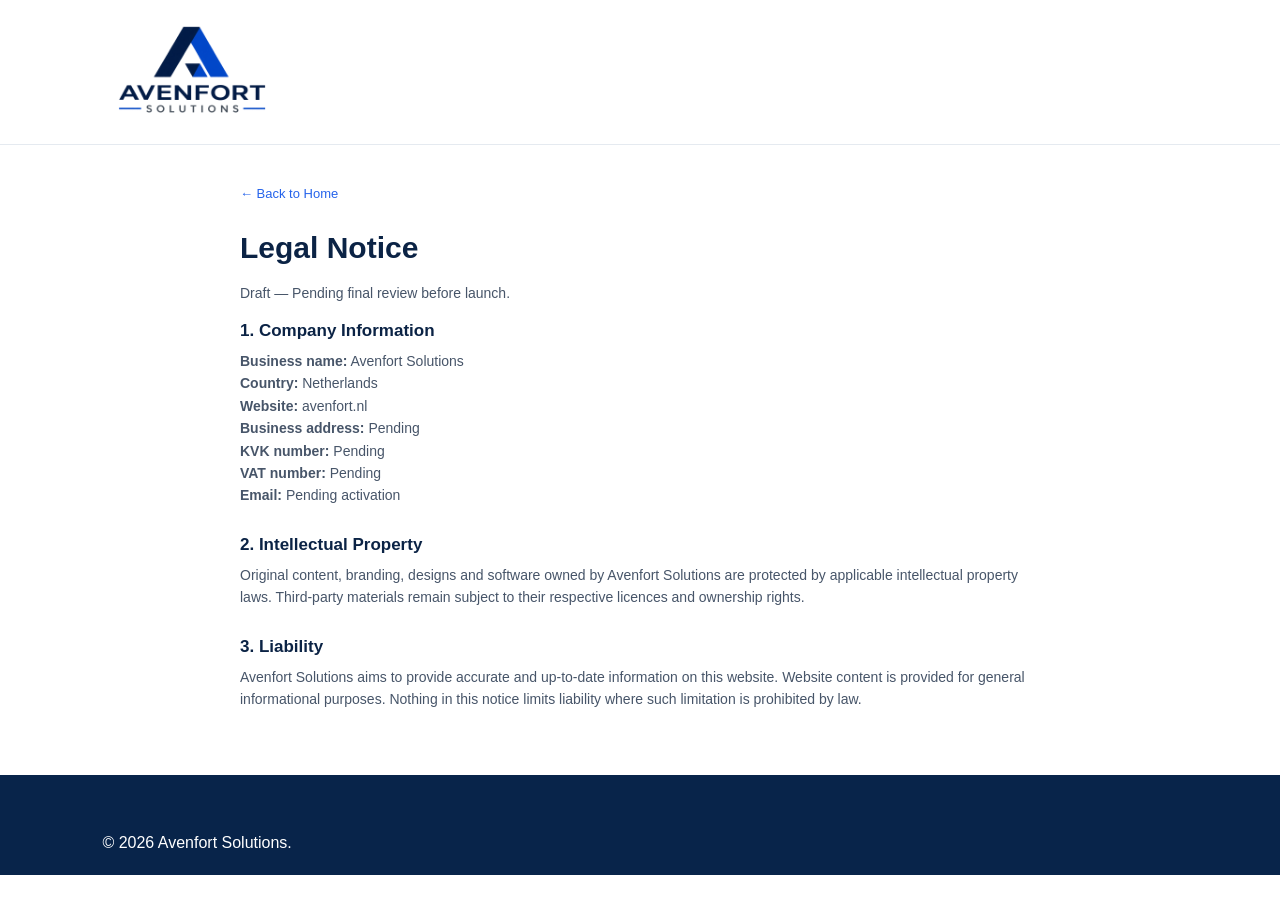
==== legal.html @ d58ff2a7 "Add files via upload" ====
<!DOCTYPE html>
<html lang="en">

<head>
    <meta charset="UTF-8">
    <meta name="viewport" content="width=device-width, initial-scale=1.0">
    <meta name="robots" content="noindex">

    <title>Legal Notice | Avenfort Solutions</title>

    <link rel="stylesheet" href="style.css">
    <link rel="icon" href="assets/logo.png" type="image/png">
</head>

<body>

    <header>
        <div class="container">
            <a href="index.html">
                <img src="assets/logo.png" alt="Avenfort Solutions" width="180">
            </a>
        </div>
    </header>

    <main class="privacy-page">
        <div class="container">

            <a href="index.html" class="back-link">
                &larr; Back to Home
            </a>

            <h1>Legal Notice</h1>

            <p>Draft — Pending final review before launch.</p>

            <section>
                <h2>1. Company Information</h2>

                <p><strong>Business name:</strong> Avenfort Solutions</p>
                <p><strong>Country:</strong> Netherlands</p>
                <p><strong>Website:</strong> avenfort.nl</p>
                <p><strong>Business address:</strong> Pending</p>
                <p><strong>KVK number:</strong> Pending</p>
                <p><strong>VAT number:</strong> Pending</p>
                <p><strong>Email:</strong> Pending activation</p>
            </section>

            <section>
                <h2>2. Intellectual Property</h2>

                <p>
                    Original content, branding, designs and software
                    owned by Avenfort Solutions are protected by
                    applicable intellectual property laws.
                    Third-party materials remain subject to their
                    respective licences and ownership rights.
                </p>
            </section>

            <section>
                <h2>3. Liability</h2>

                <p>
                    Avenfort Solutions aims to provide accurate
                    and up-to-date information on this website.
                    Website content is provided for general
                    informational purposes.
                    Nothing in this notice limits liability
                    where such limitation is prohibited by law.
                </p>
            </section>

        </div>
    </main>

    <footer>
        <div class="container">
            <p>&copy; 2026 Avenfort Solutions.</p>
        </div>
    </footer>

</body>

</html>
---- style.css ----
/* ==========================================
   AVENFORT SOLUTIONS
   Corporate Website Stylesheet
========================================== */

/* 1. GENERAL */

:root {
    --navy: #08244a;
    --blue: #1256b8;
    --blue-hover: #0c438f;
    --text: #243247;
    --muted: #64748b;
    --light: #f3f6fa;
    --border: #e5eaf0;
    --white: #ffffff;
}

* {
    margin: 0;
    padding: 0;
    box-sizing: border-box;
}

html {
    scroll-behavior: smooth;
}

body {
    font-family: Arial, Helvetica, sans-serif;
    background-color: var(--white);
    color: var(--text);
    line-height: 1.6;
}

a:focus-visible,
button:focus-visible {
    outline: 3px solid var(--blue);
    outline-offset: 4px;
}

/* 2. HEADER */

header {
    display: flex;
    justify-content: space-between;
    align-items: center;
    gap: 32px;
    padding: 8px 8%;
    background-color: var(--white);
    border-bottom: 1px solid var(--border);
}

.logo-link {
    display: flex;
    align-items: center;
    flex-shrink: 0;
}

.logo-img {
    display: block;
    width: 145px;
    max-width: 100%;
    height: auto;
    object-fit: contain;
}

/* 3. NAVIGATION */

nav {
    display: flex;
    align-items: center;
    justify-content: flex-end;
    flex-wrap: wrap;
    gap: 28px;
}

nav a {
    color: var(--text);
    text-decoration: none;
    font-size: 14px;
    font-weight: 600;
    letter-spacing: 0.2px;
    transition: color 0.2s;
}

nav a:hover {
    color: var(--blue);
}

/* 4. HERO */

.hero {
    padding: 115px 8%;
    background: linear-gradient(135deg,
            #ffffff 0%,
            #f5f8fc 100%);
    text-align: center;
}

.hero h1 {
    color: var(--navy);
    font-size: clamp(32px, 4vw, 48px);
    font-weight: 700;
    letter-spacing: -1px;
    line-height: 1.2;
    margin-bottom: 22px;
}

.hero p {
    color: var(--muted);
    font-size: 19px;
    line-height: 1.8;
    max-width: 650px;
    margin: 0 auto 32px;
}

/* 5. BUTTONS */

.btn {
    display: inline-block;
    padding: 13px 26px;
    background-color: var(--blue);
    color: var(--white);
    text-decoration: none;
    border-radius: 6px;
    font-weight: bold;
    box-shadow: 0 4px 12px rgba(18, 86, 184, 0.12);
    transition:
        background-color 0.3s,
        transform 0.3s;
}

.btn:hover {
    background-color: var(--blue-hover);
    transform: translateY(-2px);
}

/* 6. SHARED SECTION HEADINGS */

.section-heading {
    text-align: center;
    margin-bottom: 50px;
}

.section-heading h2 {
    color: var(--navy);
    font-size: 36px;
    margin-bottom: 15px;
}

.section-heading p {
    color: var(--muted);
    font-size: 18px;
    max-width: 750px;
    margin: 0 auto;
}

.section-label {
    display: inline-block;
    color: var(--blue);
    font-size: 13px;
    font-weight: bold;
    letter-spacing: 2px;
    margin-bottom: 15px;
}

/* 7. SERVICES */

.services {
    padding: 100px 8%;
    background-color: var(--white);
}

.services .section-heading {
    max-width: 760px;
    margin: 0 auto 55px;
}

.services-container {
    display: grid;
    grid-template-columns: repeat(3, minmax(0, 1fr));
    gap: 24px;
    max-width: 1200px;
    margin: 0 auto;
}

.service-card {
    padding: 38px 32px;
    background-color: var(--white);
    border: 1px solid var(--border);
    border-radius: 10px;
    box-shadow: 0 4px 18px rgba(8, 36, 74, 0.035);
    transition:
        border-color 0.3s,
        box-shadow 0.3s,
        transform 0.3s;
}

.service-card:hover {
    transform: translateY(-5px);
    border-color: #c7d8ef;
    box-shadow: 0 14px 30px rgba(8, 36, 74, 0.08);
}

.service-icon {
    display: flex;
    align-items: center;
    justify-content: center;
    width: 54px;
    height: 54px;
    background-color: #edf3fb;
    border-radius: 10px;
    margin-bottom: 25px;
}

.service-icon span {
    color: var(--blue);
    font-size: 18px;
    font-weight: 700;
}

.service-card h3 {
    color: var(--navy);
    font-size: 21px;
    margin-bottom: 14px;
}

.service-card p {
    color: var(--muted);
    font-size: 16px;
    line-height: 1.75;
}

/* 8. AVENFORT OPERATIONS */

.software {
    padding: 105px 8%;
    background-color: var(--light);
}

.software .section-heading {
    max-width: 800px;
    margin: 0 auto 55px;
}

.software .section-heading h2 {
    color: var(--navy);
    font-size: 38px;
    letter-spacing: -0.5px;
}

.development-badge {
    display: inline-block;
    margin-top: 25px;
    padding: 8px 18px;
    background-color: #e4ebf3;
    color: var(--navy);
    border: 1px solid #d2dfed;
    border-radius: 30px;
    font-size: 13px;
    font-weight: 600;
}

.software-grid {
    display: grid;
    grid-template-columns: repeat(2, minmax(0, 1fr));
    gap: 24px;
    max-width: 1100px;
    margin: 0 auto;
}

.software-card {
    padding: 36px;
    background-color: var(--white);
    border: 1px solid var(--border);
    border-radius: 10px;
    box-shadow: 0 4px 18px rgba(8, 36, 74, 0.035);
    transition:
        transform 0.3s,
        border-color 0.3s,
        box-shadow 0.3s;
}

.software-card:hover {
    transform: translateY(-5px);
    border-color: #c7d8ef;
    box-shadow: 0 14px 30px rgba(8, 36, 74, 0.08);
}

.software-icon {
    display: flex;
    align-items: center;
    justify-content: center;
    width: 52px;
    height: 52px;
    background-color: #edf3fb;
    border-radius: 10px;
    margin-bottom: 22px;
}

.software-icon span {
    color: var(--blue);
    font-size: 18px;
    font-weight: 700;
}

.software-card h3 {
    color: var(--navy);
    font-size: 21px;
    margin-bottom: 12px;
}

.software-card p {
    color: var(--muted);
    font-size: 16px;
    line-height: 1.75;
}

.software-action {
    text-align: center;
    max-width: 650px;
    margin: 50px auto 0;
}

.software-action p {
    color: var(--muted);
    font-size: 16px;
    margin-bottom: 22px;
}

/* 9. ABOUT US */

.about {
    padding: 110px 8%;
    background-color: var(--white);
}

.about-container {
    display: grid;
    grid-template-columns: 1.2fr 1fr;
    align-items: center;
    gap: 70px;
    max-width: 1200px;
    margin: 0 auto;
}

.about-content h2 {
    color: var(--navy);
    font-size: 38px;
    line-height: 1.25;
    margin-bottom: 25px;
}

.about-content p {
    color: var(--muted);
    font-size: 17px;
    margin-bottom: 20px;
}

.about-content .btn {
    margin-top: 12px;
}

.about-highlight {
    padding: 40px;
    background-color: var(--light);
    border: 1px solid var(--border);
    border-radius: 16px;
}

.about-highlight h3 {
    color: var(--navy);
    font-size: 25px;
    margin-bottom: 30px;
}

.about-feature {
    display: flex;
    gap: 20px;
    margin-bottom: 28px;
}

.about-feature:last-child {
    margin-bottom: 0;
}

.about-feature span {
    color: var(--blue);
    font-size: 20px;
    font-weight: bold;
}

.about-feature h4 {
    color: var(--navy);
    font-size: 18px;
    margin-bottom: 5px;
}

.about-feature p {
    color: var(--muted);
    font-size: 15px;
}

/* 10. CONTACT */

.contact {
    padding: 110px 8%;
    background-color: var(--light);
    text-align: center;
}

.contact-container {
    max-width: 1100px;
    margin: 0 auto;
}

.contact .section-heading {
    max-width: 720px;
    margin: 0 auto 50px;
}

.contact .section-heading h2 {
    color: var(--navy);
    font-size: clamp(30px, 3vw, 42px);
    margin: 15px 0 20px;
}

.contact .section-heading p {
    color: var(--muted);
    font-size: 17px;
    line-height: 1.8;
}

.contact-form-wrapper {
    max-width: 680px;
    margin: 0 auto;
    padding: 45px;
    background-color: var(--white);
    border: 1px solid var(--border);
    border-radius: 12px;
    box-shadow: 0 8px 30px rgba(8, 36, 74, 0.04);
    text-align: left;
}

.contact-form {
    display: flex;
    flex-direction: column;
    gap: 24px;
}

.form-group {
    display: flex;
    flex-direction: column;
    gap: 9px;
}

.form-group label {
    color: var(--navy);
    font-size: 14px;
    font-weight: 600;
}

.form-group input,
.form-group select,
.form-group textarea {
    width: 100%;
    padding: 14px 16px;
    border: 1px solid #d8e1ec;
    border-radius: 7px;
    background-color: var(--white);
    color: var(--text);
    font-family: inherit;
    font-size: 15px;
    transition: border-color 0.2s;
}

.form-group textarea {
    resize: vertical;
    min-height: 140px;
}

.form-group input:focus,
.form-group select:focus,
.form-group textarea:focus {
    outline: 2px solid var(--blue);
    outline-offset: 2px;
    border-color: var(--blue);
}

.form-group input::placeholder,
.form-group textarea::placeholder {
    color: #94a3b8;
}

.contact-submit {
    width: 100%;
    border: none;
    font-family: inherit;
    font-size: 16px;
    cursor: pointer;
}

.contact-submit:disabled {
    background-color: #94a3b8;
    box-shadow: none;
    cursor: not-allowed;
    transform: none;
}

.contact .form-notice {
    text-align: center;
    color: var(--muted);
    font-size: 13px;
    line-height: 1.6;
    margin-bottom: 0;
}

/* 11. FOOTER */

footer {
    padding: 55px 8% 20px;
    background-color: var(--navy);
    color: var(--white);
}

.footer-container {
    display: flex;
    justify-content: space-between;
    align-items: center;
    gap: 30px;
    padding-bottom: 40px;
}

.footer-logo {
    display: block;
    width: 155px;
    max-width: 100%;
    height: auto;
    object-fit: contain;
    background-color: var(--white);
    border-radius: 8px;
    padding: 8px;
    margin-bottom: 15px;
}

.footer-brand p {
    color: #c8d5e5;
    font-size: 14px;
}

.footer-links {
    display: flex;
    flex-wrap: wrap;
    gap: 22px;
}

.footer-links a {
    color: var(--white);
    text-decoration: none;
    font-size: 14px;
}

.footer-links a:hover {
    color: #91c7ff;
}

.footer-bottom {
    border-top: 1px solid #365575;
    padding-top: 20px;
    text-align: center;
}

.footer-bottom p {
    color: #c8d5e5;
    font-size: 13px;
}

/* 12. RESPONSIVE - TABLETS */

@media (max-width: 900px) {

    .services-container {
        grid-template-columns: 1fr;
    }

    .about-container {
        grid-template-columns: 1fr;
        gap: 35px;
    }

    header {
        padding-left: 5%;
        padding-right: 5%;
    }

    nav {
        gap: 16px;
    }
}

/* 13. RESPONSIVE - MOBILE */

@media (max-width: 768px) {

    header {
        flex-direction: column;
        gap: 14px;
        padding: 16px 6%;
    }

    .logo-img {
        width: 140px;
    }

    nav {
        flex-wrap: wrap;
        justify-content: center;
        gap: 12px 18px;
    }

    nav a {
        font-size: 14px;
    }

    .hero {
        padding: 75px 6%;
    }

    .hero p {
        font-size: 17px;
    }

    .services,
    .software,
    .about,
    .contact {
        padding: 75px 6%;
    }

    .section-heading h2,
    .about-content h2 {
        font-size: 28px;
    }

    .software .section-heading h2 {
        font-size: 29px;
    }

    .software-grid {
        grid-template-columns: 1fr;
    }

    .service-card {
        padding: 30px 25px;
    }

    .software-card {
        padding: 28px;
    }

    .about-highlight {
        padding: 25px;
    }

    .contact-form-wrapper {
        padding: 28px 22px;
    }

    .footer-container {
        flex-direction: column;
        align-items: flex-start;
    }

    .footer-links {
        gap: 15px;
    }
}

/* 14. SMALL MOBILE */

@media (max-width: 420px) {

    .hero h1 {
        font-size: 30px;
    }

    .nav {
        gap: 10px 14px;
    }
}

/* 15. ACCESSIBILITY */

@media (prefers-reduced-motion: reduce) {

    html {
        scroll-behavior: auto;
    }

    .btn,
    .service-card,
    .software-card {
        transition: none;
    }
}

/* MOBILE NAVIGATION */

.menu-toggle {
    display: none;
    background: none;
    border: none;
    cursor: pointer;
    padding: 10px;
}

.menu-toggle span {
    display: block;
    width: 25px;
    height: 3px;
    background-color: var(--navy);
    margin: 5px 0;
    border-radius: 3px;
    transition: 0.3s;
}

@media (max-width: 768px) {

    header {
        flex-direction: row;
        flex-wrap: wrap;
        justify-content: space-between;
    }

    .menu-toggle {
        display: block;
    }

    header nav {
        display: none;
        width: 100%;
        flex-direction: column;
        align-items: stretch;
        gap: 0;
    }

    header nav.active {
        display: flex;
    }

    header nav a {
        padding: 14px 10px;
        border-top: 1px solid var(--border);
    }
}

/* MOBILE SECTION TEXT IMPROVEMENTS */

@media (max-width: 768px) {

    .section-heading p {
        font-size: 16px;
        line-height: 1.7;
        padding: 0 12px;
    }

    .section-heading {
        margin-bottom: 35px;
    }

}

/* 16. COMPACT MOBILE DESIGN */

@media (max-width: 768px) {

    header {
        padding: 8px 5%;
    }

    .logo-img {
        width: 115px;
    }

    .hero {
        padding: 36px 5%;
    }

    .hero h1 {
        font-size: 30px;
        margin-bottom: 14px;
    }

    .hero p {
        font-size: 16px;
        line-height: 1.6;
        margin-bottom: 22px;
    }

    .services,
    .software,
    .about,
    .contact {
        padding: 36px 5%;
    }

    .section-heading,
    .services .section-heading,
    .software .section-heading,
    .contact .section-heading {
        margin-bottom: 24px;
    }

    .section-heading p {
        padding: 0;
        line-height: 1.6;
    }

    .section-label {
        margin-bottom: 8px;
    }

    .services-container,
    .software-grid {
        gap: 12px;
    }

    .service-card,
    .software-card {
        padding: 18px;
    }

    .service-icon,
    .software-icon {
        width: 38px;
        height: 38px;
        margin-bottom: 12px;
    }

    .service-card h3,
    .software-card h3 {
        font-size: 18px;
        margin-bottom: 8px;
    }

    .service-card p,
    .software-card p {
        font-size: 15px;
        line-height: 1.5;
    }

    .development-badge {
        margin-top: 14px;
    }

    .software-action {
        margin-top: 24px;
    }

    .about-container {
        gap: 22px;
    }

    .about-content h2 {
        margin-bottom: 16px;
    }

    .about-content p {
        font-size: 16px;
        margin-bottom: 12px;
    }

    .about-highlight {
        padding: 20px;
    }

    .about-highlight h3 {
        margin-bottom: 18px;
    }

    .about-feature {
        gap: 12px;
        margin-bottom: 16px;
    }

    .contact .section-heading h2 {
        font-size: 28px;
        margin: 8px 0 12px;
    }

    .contact-form-wrapper {
        padding: 20px 16px;
    }

    .contact-form {
        gap: 16px;
    }

    .form-group {
        gap: 6px;
    }

    .form-group input,
    .form-group select,
    .form-group textarea {
        font-size: 16px;
        padding: 12px;
    }

    .form-group textarea {
        min-height: 100px;
    }

    footer {
        padding: 28px 5% 16px;
    }

    .footer-container {
        gap: 18px;
        padding-bottom: 20px;
    }

    .footer-logo {
        width: 115px;
    }
}

/* TWO-COLUMN SOFTWARE GRID */

@media (min-width: 390px) and (max-width: 768px) {

    .software-grid {
        grid-template-columns: repeat(2, minmax(0, 1fr));
    }

    .software-card {
        padding: 14px;
        overflow-wrap: anywhere;
    }

    .software-card h3 {
        font-size: 16px;
    }
}

/* =========================
   PRIVACY POLICY
========================= */

.privacy-page {
    background: #f8fafc;
    padding: 60px 24px 80px;
    min-height: 80vh;
}

.privacy-page .container {
    max-width: 900px;
    width: 100%;
    margin: 0 auto;
}

.privacy-page .back-link {
    display: inline-block;
    color: #2563eb;
    text-decoration: none;
    font-size: 14px;
    font-weight: 600;
    margin-bottom: 30px;
}

.privacy-page .back-link:hover {
    text-decoration: underline;
}

.privacy-page h1 {
    font-size: 42px;
    color: #0b2345;
    margin-bottom: 16px;
}

.privacy-page section {
    padding: 25px 0;
    border-bottom: 1px solid #e2e8f0;
}

.privacy-page h2 {
    font-size: 22px;
    color: #0b2345;
    margin-bottom: 12px;
}

.privacy-page p {
    font-size: 16px;
    line-height: 1.8;
    color: #475569;
}

.privacy-page section:last-child {
    border-bottom: none;
}

/* =========================
   PRIVACY POLICY
========================= */

.privacy-page {
    background: #ffffff;
    padding: 35px 24px 50px;
    min-height: 70vh;
}

.privacy-page .container {
    max-width: 800px;
    width: 100%;
    margin: 0 auto;
    box-sizing: border-box;
}

.privacy-page .back-link {
    display: inline-block;
    color: #2563eb;
    text-decoration: none;
    font-size: 13px;
    font-weight: 500;
    margin-bottom: 20px;
}

.privacy-page .back-link:hover {
    text-decoration: underline;
}

.privacy-page h1 {
    font-size: 30px;
    color: #0b2345;
    margin: 0 0 10px;
}

.privacy-page section {
    padding: 12px 0;
    margin: 0;
    border: none;
}

.privacy-page h2 {
    font-size: 17px;
    color: #0b2345;
    margin: 0 0 6px;
}

.privacy-page p {
    font-size: 14px;
    line-height: 1.6;
    color: #475569;
    margin: 0;
}

@media (max-width: 768px) {

    .privacy-page {
        padding: 25px 20px 35px;
    }

    .privacy-page h1 {
        font-size: 26px;
    }

    .privacy-page h2 {
        font-size: 16px;
    }

    .privacy-page section {
        padding: 10px 0;
    }
}

/* =========================
   FOOTER LEGAL LINKS
========================= */

.footer-legal {
    display: flex;
    justify-content: center;
    align-items: center;
    gap: 12px;
    margin-top: 10px;
    font-size: 12px;
}

.footer-legal a {
    color: #b5c5db;
    text-decoration: none;
    transition: color 0.3s ease;
}

.footer-legal a:hover {
    color: #ffffff;
    text-decoration: underline;
}

.footer-legal span {
    color: #64748b;
}

/* =========================
   CONTACT FORM STATUS
========================= */

.form-status:empty {
    display: none;
}

.form-status {
    padding: 16px 20px;
    margin-top: 15px;
    border-radius: 8px;
    font-size: 14px;
    line-height: 1.6;
    text-align: center;
}

.form-status.success {
    background: #f0fdf4;
    border: 1px solid #bbf7d0;
    color: #166534;
}

.form-status.error {
    background: #fef2f2;
    border: 1px solid #fecaca;
    color: #991b1b;
}

.contact-submit:disabled {
    opacity: 0.65;
    cursor: wait;
}

.contact-submit {
    transition: opacity 0.3s ease;
}
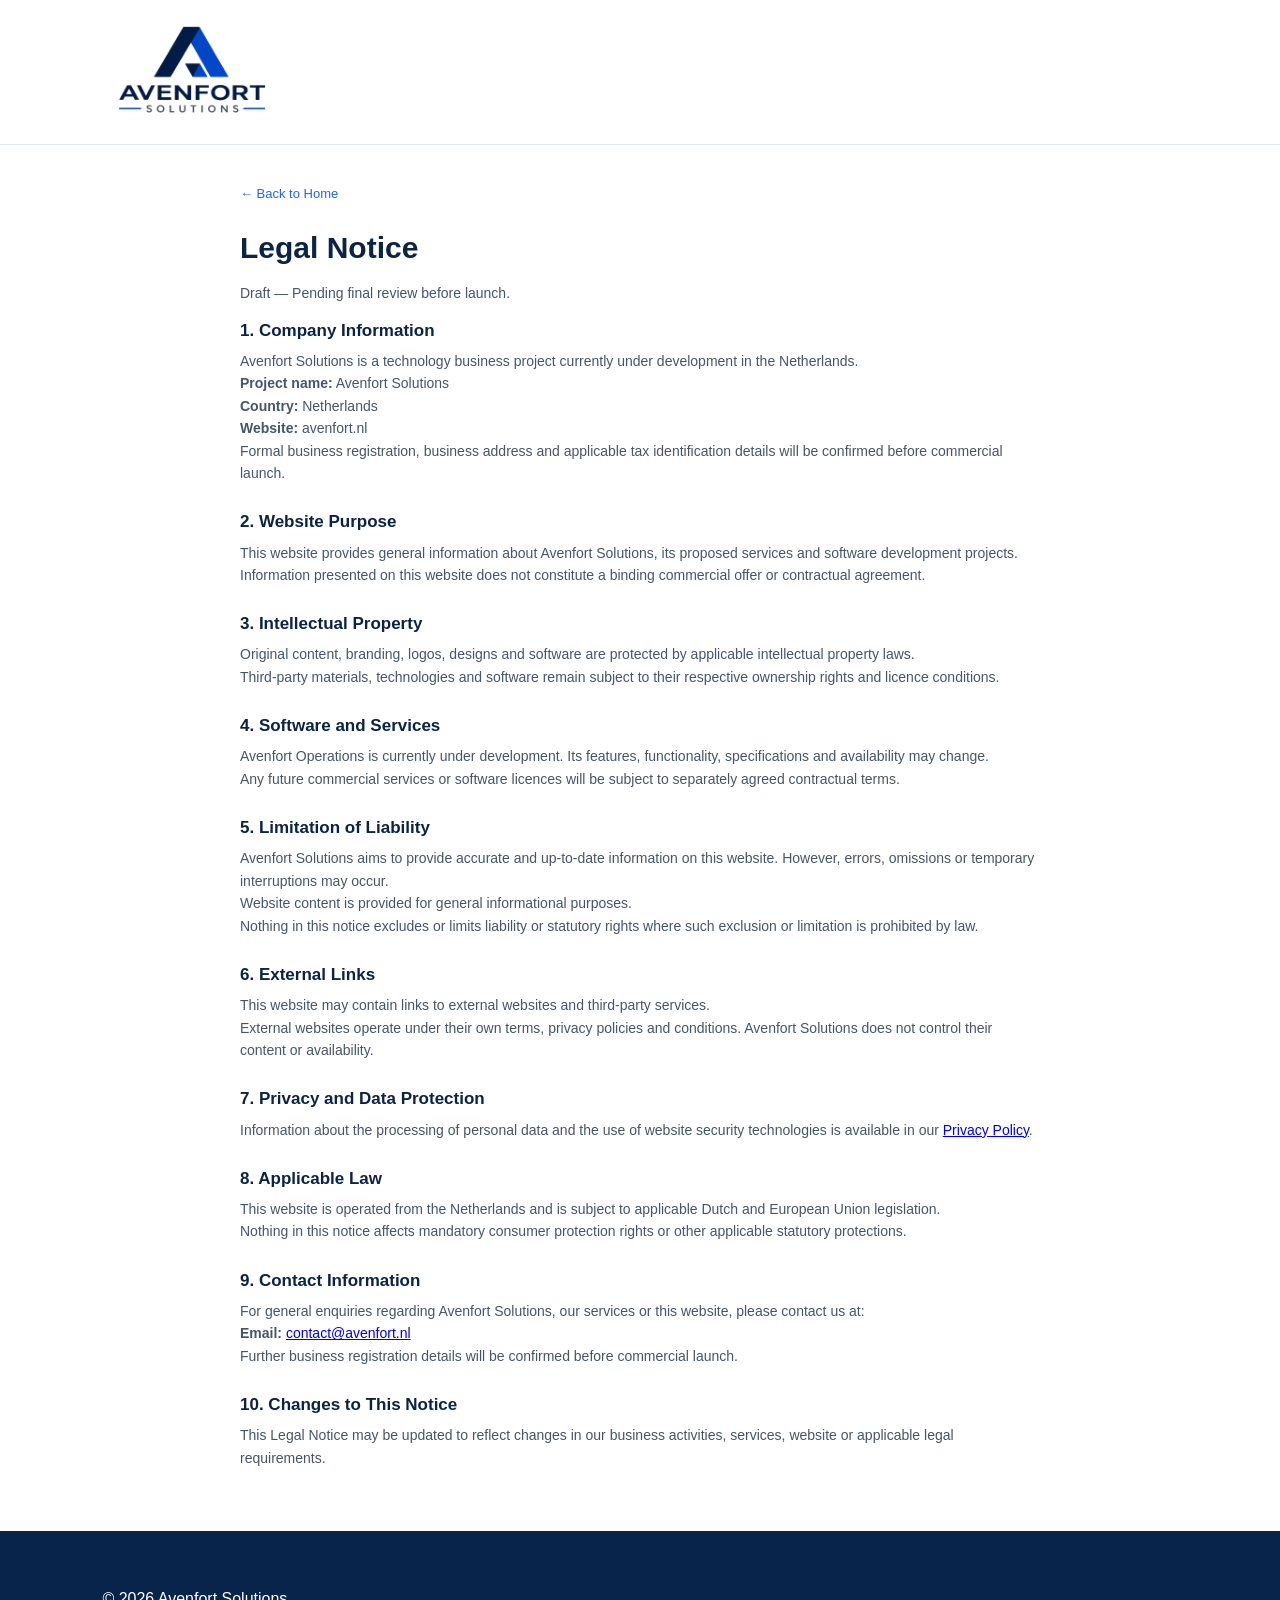
==== commit a400a38b: "Add files via upload" ====
--- a/legal.html
+++ b/legal.html
@@ -36,37 +36,165 @@
             <section>
                 <h2>1. Company Information</h2>
 
-                <p><strong>Business name:</strong> Avenfort Solutions</p>
+                <p>
+                    Avenfort Solutions is a technology business
+                    project currently under development in
+                    the Netherlands.
+                </p>
+
+                <p><strong>Project name:</strong> Avenfort Solutions</p>
                 <p><strong>Country:</strong> Netherlands</p>
                 <p><strong>Website:</strong> avenfort.nl</p>
-                <p><strong>Business address:</strong> Pending</p>
-                <p><strong>KVK number:</strong> Pending</p>
-                <p><strong>VAT number:</strong> Pending</p>
-                <p><strong>Email:</strong> Pending activation</p>
-            </section>
-
-            <section>
-                <h2>2. Intellectual Property</h2>
-
-                <p>
-                    Original content, branding, designs and software
-                    owned by Avenfort Solutions are protected by
-                    applicable intellectual property laws.
-                    Third-party materials remain subject to their
-                    respective licences and ownership rights.
-                </p>
-            </section>
-
-            <section>
-                <h2>3. Liability</h2>
+
+                <p>
+                    Formal business registration, business address
+                    and applicable tax identification details
+                    will be confirmed before commercial launch.
+                </p>
+            </section>
+
+            <section>
+                <h2>2. Website Purpose</h2>
+
+                <p>
+                    This website provides general information
+                    about Avenfort Solutions, its proposed services
+                    and software development projects.
+                </p>
+
+                <p>
+                    Information presented on this website does
+                    not constitute a binding commercial offer
+                    or contractual agreement.
+                </p>
+            </section>
+
+            <section>
+                <h2>3. Intellectual Property</h2>
+
+                <p>
+                    Original content, branding, logos, designs
+                    and software are protected by applicable
+                    intellectual property laws.
+                </p>
+
+                <p>
+                    Third-party materials, technologies and
+                    software remain subject to their respective
+                    ownership rights and licence conditions.
+                </p>
+            </section>
+
+            <section>
+                <h2>4. Software and Services</h2>
+
+                <p>
+                    Avenfort Operations is currently under
+                    development. Its features, functionality,
+                    specifications and availability may change.
+                </p>
+
+                <p>
+                    Any future commercial services or software
+                    licences will be subject to separately
+                    agreed contractual terms.
+                </p>
+            </section>
+
+            <section>
+                <h2>5. Limitation of Liability</h2>
 
                 <p>
                     Avenfort Solutions aims to provide accurate
                     and up-to-date information on this website.
+                    However, errors, omissions or temporary
+                    interruptions may occur.
+                </p>
+
+                <p>
                     Website content is provided for general
                     informational purposes.
-                    Nothing in this notice limits liability
-                    where such limitation is prohibited by law.
+                </p>
+
+                <p>
+                    Nothing in this notice excludes or limits
+                    liability or statutory rights where such
+                    exclusion or limitation is prohibited by law.
+                </p>
+            </section>
+
+            <section>
+                <h2>6. External Links</h2>
+
+                <p>
+                    This website may contain links to external
+                    websites and third-party services.
+                </p>
+
+                <p>
+                    External websites operate under their own
+                    terms, privacy policies and conditions.
+                    Avenfort Solutions does not control their
+                    content or availability.
+                </p>
+            </section>
+
+            <section>
+                <h2>7. Privacy and Data Protection</h2>
+
+                <p>
+                    Information about the processing of personal
+                    data and the use of website security
+                    technologies is available in our
+                    <a href="privacy.html">Privacy Policy</a>.
+                </p>
+            </section>
+
+            <section>
+                <h2>8. Applicable Law</h2>
+
+                <p>
+                    This website is operated from the Netherlands
+                    and is subject to applicable Dutch and
+                    European Union legislation.
+                </p>
+
+                <p>
+                    Nothing in this notice affects mandatory
+                    consumer protection rights or other
+                    applicable statutory protections.
+                </p>
+            </section>
+
+            <section>
+                <h2>9. Contact Information</h2>
+
+                <p>
+                    For general enquiries regarding Avenfort Solutions,
+                    our services or this website, please contact us at:
+                </p>
+
+                <p>
+                    <strong>Email:</strong>
+                    <a href="mailto:contact@avenfort.nl">
+                        contact@avenfort.nl
+                    </a>
+                </p>
+
+                <p>
+                    Further business registration details will be
+                    confirmed before commercial launch.
+                </p>
+            </section>
+
+
+            <section>
+                <h2>10. Changes to This Notice</h2>
+
+                <p>
+                    This Legal Notice may be updated to reflect
+                    changes in our business activities, services,
+                    website or applicable legal requirements.
                 </p>
             </section>
 
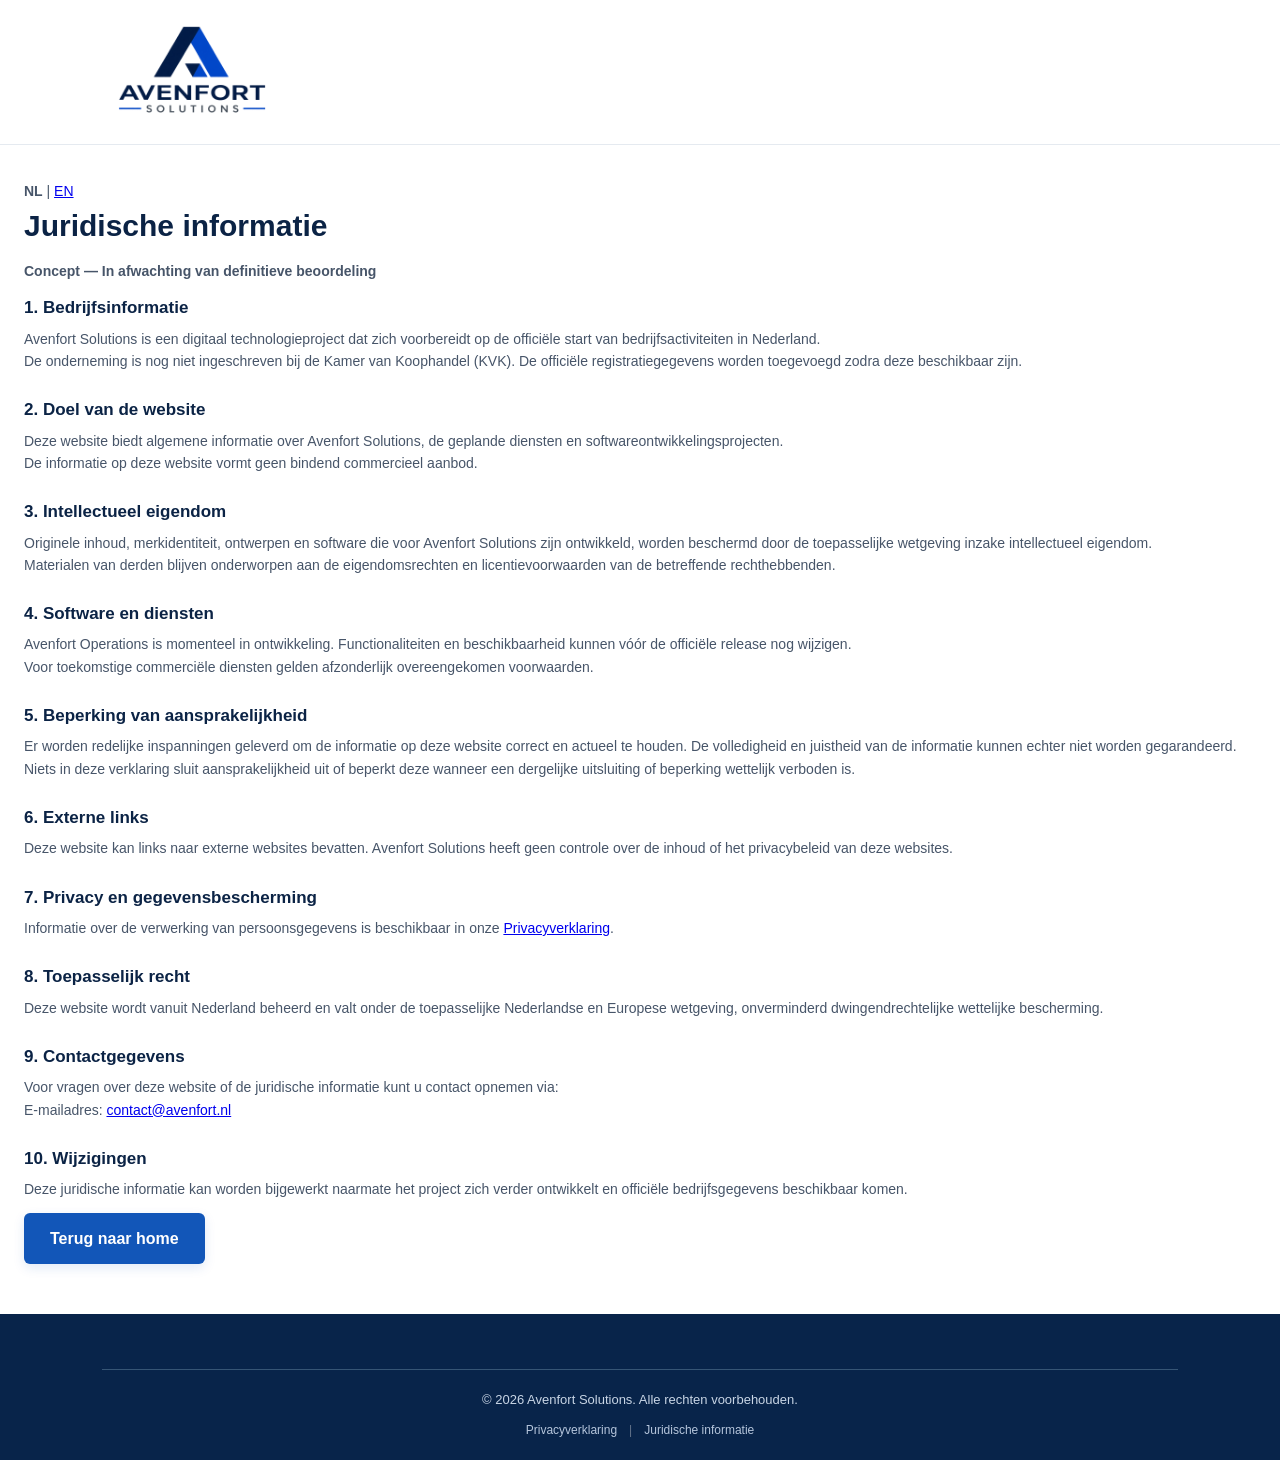
==== commit 2dff3f45: "Add files via upload" ====
--- a/legal.html
+++ b/legal.html
@@ -1,210 +1,245 @@
 <!DOCTYPE html>
-<html lang="en">
+<html lang="nl">
 
 <head>
+
     <meta charset="UTF-8">
     <meta name="viewport" content="width=device-width, initial-scale=1.0">
     <meta name="robots" content="noindex">
 
-    <title>Legal Notice | Avenfort Solutions</title>
+    <title>Juridische informatie | Avenfort Solutions</title>
 
     <link rel="stylesheet" href="style.css">
     <link rel="icon" href="assets/logo.png" type="image/png">
+
+    <link rel="canonical" href="https://avenfort.nl/legal.html">
+
+    <link rel="alternate" hreflang="nl" href="https://avenfort.nl/legal.html">
+    <link rel="alternate" hreflang="en" href="https://avenfort.nl/en/legal.html">
+
 </head>
 
 <body>
 
     <header>
+
         <div class="container">
+
             <a href="index.html">
+
                 <img src="assets/logo.png" alt="Avenfort Solutions" width="180">
+
             </a>
+
         </div>
+
     </header>
 
     <main class="privacy-page">
-        <div class="container">
-
-            <a href="index.html" class="back-link">
-                &larr; Back to Home
-            </a>
-
-            <h1>Legal Notice</h1>
-
-            <p>Draft — Pending final review before launch.</p>
-
-            <section>
-                <h2>1. Company Information</h2>
-
-                <p>
-                    Avenfort Solutions is a technology business
-                    project currently under development in
-                    the Netherlands.
-                </p>
-
-                <p><strong>Project name:</strong> Avenfort Solutions</p>
-                <p><strong>Country:</strong> Netherlands</p>
-                <p><strong>Website:</strong> avenfort.nl</p>
-
-                <p>
-                    Formal business registration, business address
-                    and applicable tax identification details
-                    will be confirmed before commercial launch.
-                </p>
-            </section>
-
-            <section>
-                <h2>2. Website Purpose</h2>
-
-                <p>
-                    This website provides general information
-                    about Avenfort Solutions, its proposed services
-                    and software development projects.
-                </p>
-
-                <p>
-                    Information presented on this website does
-                    not constitute a binding commercial offer
-                    or contractual agreement.
-                </p>
-            </section>
-
-            <section>
-                <h2>3. Intellectual Property</h2>
-
-                <p>
-                    Original content, branding, logos, designs
-                    and software are protected by applicable
-                    intellectual property laws.
-                </p>
-
-                <p>
-                    Third-party materials, technologies and
-                    software remain subject to their respective
-                    ownership rights and licence conditions.
-                </p>
-            </section>
-
-            <section>
-                <h2>4. Software and Services</h2>
-
-                <p>
-                    Avenfort Operations is currently under
-                    development. Its features, functionality,
-                    specifications and availability may change.
-                </p>
-
-                <p>
-                    Any future commercial services or software
-                    licences will be subject to separately
-                    agreed contractual terms.
-                </p>
-            </section>
-
-            <section>
-                <h2>5. Limitation of Liability</h2>
-
-                <p>
-                    Avenfort Solutions aims to provide accurate
-                    and up-to-date information on this website.
-                    However, errors, omissions or temporary
-                    interruptions may occur.
-                </p>
-
-                <p>
-                    Website content is provided for general
-                    informational purposes.
-                </p>
-
-                <p>
-                    Nothing in this notice excludes or limits
-                    liability or statutory rights where such
-                    exclusion or limitation is prohibited by law.
-                </p>
-            </section>
-
-            <section>
-                <h2>6. External Links</h2>
-
-                <p>
-                    This website may contain links to external
-                    websites and third-party services.
-                </p>
-
-                <p>
-                    External websites operate under their own
-                    terms, privacy policies and conditions.
-                    Avenfort Solutions does not control their
-                    content or availability.
-                </p>
-            </section>
-
-            <section>
-                <h2>7. Privacy and Data Protection</h2>
-
-                <p>
-                    Information about the processing of personal
-                    data and the use of website security
-                    technologies is available in our
-                    <a href="privacy.html">Privacy Policy</a>.
-                </p>
-            </section>
-
-            <section>
-                <h2>8. Applicable Law</h2>
-
-                <p>
-                    This website is operated from the Netherlands
-                    and is subject to applicable Dutch and
-                    European Union legislation.
-                </p>
-
-                <p>
-                    Nothing in this notice affects mandatory
-                    consumer protection rights or other
-                    applicable statutory protections.
-                </p>
-            </section>
-
-            <section>
-                <h2>9. Contact Information</h2>
-
-                <p>
-                    For general enquiries regarding Avenfort Solutions,
-                    our services or this website, please contact us at:
-                </p>
-
-                <p>
-                    <strong>Email:</strong>
-                    <a href="mailto:contact@avenfort.nl">
-                        contact@avenfort.nl
-                    </a>
-                </p>
-
-                <p>
-                    Further business registration details will be
-                    confirmed before commercial launch.
-                </p>
-            </section>
-
-
-            <section>
-                <h2>10. Changes to This Notice</h2>
-
-                <p>
-                    This Legal Notice may be updated to reflect
-                    changes in our business activities, services,
-                    website or applicable legal requirements.
-                </p>
-            </section>
+
+        <p>
+            <strong>NL</strong>
+            |
+            <a href="en/legal.html" lang="en">EN</a>
+        </p>
+
+        <h1>Juridische informatie</h1>
+
+        <p>
+            <strong>Concept — In afwachting van definitieve beoordeling</strong>
+        </p>
+
+        <section>
+
+            <h2>1. Bedrijfsinformatie</h2>
+
+            <p>
+                Avenfort Solutions is een digitaal technologieproject
+                dat zich voorbereidt op de officiële start
+                van bedrijfsactiviteiten in Nederland.
+            </p>
+
+            <p>
+                De onderneming is nog niet ingeschreven bij
+                de Kamer van Koophandel (KVK).
+                De officiële registratiegegevens worden toegevoegd
+                zodra deze beschikbaar zijn.
+            </p>
+
+        </section>
+
+        <section>
+
+            <h2>2. Doel van de website</h2>
+
+            <p>
+                Deze website biedt algemene informatie over
+                Avenfort Solutions, de geplande diensten
+                en softwareontwikkelingsprojecten.
+            </p>
+
+            <p>
+                De informatie op deze website vormt
+                geen bindend commercieel aanbod.
+            </p>
+
+        </section>
+
+        <section>
+
+            <h2>3. Intellectueel eigendom</h2>
+
+            <p>
+                Originele inhoud, merkidentiteit, ontwerpen
+                en software die voor Avenfort Solutions
+                zijn ontwikkeld, worden beschermd door
+                de toepasselijke wetgeving inzake
+                intellectueel eigendom.
+            </p>
+
+            <p>
+                Materialen van derden blijven onderworpen
+                aan de eigendomsrechten en licentievoorwaarden
+                van de betreffende rechthebbenden.
+            </p>
+
+        </section>
+
+        <section>
+
+            <h2>4. Software en diensten</h2>
+
+            <p>
+                Avenfort Operations is momenteel in ontwikkeling.
+                Functionaliteiten en beschikbaarheid kunnen
+                vóór de officiële release nog wijzigen.
+            </p>
+
+            <p>
+                Voor toekomstige commerciële diensten
+                gelden afzonderlijk overeengekomen voorwaarden.
+            </p>
+
+        </section>
+
+        <section>
+
+            <h2>5. Beperking van aansprakelijkheid</h2>
+
+            <p>
+                Er worden redelijke inspanningen geleverd
+                om de informatie op deze website correct
+                en actueel te houden.
+                De volledigheid en juistheid van de informatie
+                kunnen echter niet worden gegarandeerd.
+            </p>
+
+            <p>
+                Niets in deze verklaring sluit aansprakelijkheid
+                uit of beperkt deze wanneer een dergelijke
+                uitsluiting of beperking wettelijk verboden is.
+            </p>
+
+        </section>
+
+        <section>
+
+            <h2>6. Externe links</h2>
+
+            <p>
+                Deze website kan links naar externe websites bevatten.
+                Avenfort Solutions heeft geen controle over
+                de inhoud of het privacybeleid van deze websites.
+            </p>
+
+        </section>
+
+        <section>
+
+            <h2>7. Privacy en gegevensbescherming</h2>
+
+            <p>
+                Informatie over de verwerking van persoonsgegevens
+                is beschikbaar in onze
+                <a href="privacy.html">Privacyverklaring</a>.
+            </p>
+
+        </section>
+
+        <section>
+
+            <h2>8. Toepasselijk recht</h2>
+
+            <p>
+                Deze website wordt vanuit Nederland beheerd
+                en valt onder de toepasselijke Nederlandse
+                en Europese wetgeving, onverminderd
+                dwingendrechtelijke wettelijke bescherming.
+            </p>
+
+        </section>
+
+        <section>
+
+            <h2>9. Contactgegevens</h2>
+
+            <p>
+                Voor vragen over deze website of de
+                juridische informatie kunt u contact opnemen via:
+            </p>
+
+            <p>
+                E-mailadres:
+                <a href="mailto:contact@avenfort.nl">
+                    contact@avenfort.nl
+                </a>
+            </p>
+
+        </section>
+
+        <section>
+
+            <h2>10. Wijzigingen</h2>
+
+            <p>
+                Deze juridische informatie kan worden bijgewerkt
+                naarmate het project zich verder ontwikkelt
+                en officiële bedrijfsgegevens beschikbaar komen.
+            </p>
+
+        </section>
+
+        <a href="index.html" class="btn">
+            Terug naar home
+        </a>
+
+    </main>
+
+    <footer>
+
+        <div class="footer-bottom">
+
+            <p>
+                &copy; 2026 Avenfort Solutions.
+                Alle rechten voorbehouden.
+            </p>
+
+            <div class="footer-legal">
+
+                <a href="privacy.html">
+                    Privacyverklaring
+                </a>
+
+                <span>|</span>
+
+                <a href="legal.html">
+                    Juridische informatie
+                </a>
+
+            </div>
 
         </div>
-    </main>
-
-    <footer>
-        <div class="container">
-            <p>&copy; 2026 Avenfort Solutions.</p>
-        </div>
+
     </footer>
 
 </body>
--- a/style.css
+++ b/style.css
@@ -1139,3 +1139,15 @@
 .contact-submit {
     transition: opacity 0.3s ease;
 }
+
+/* DESKTOP LANGUAGE SELECTOR */
+
+@media (min-width: 1024px) {
+
+    #main-navigation .language-switch {
+        margin-left: 65px;
+        padding-left: 20px;
+        border-left: 1px solid #d1d5db;
+    }
+
+}
